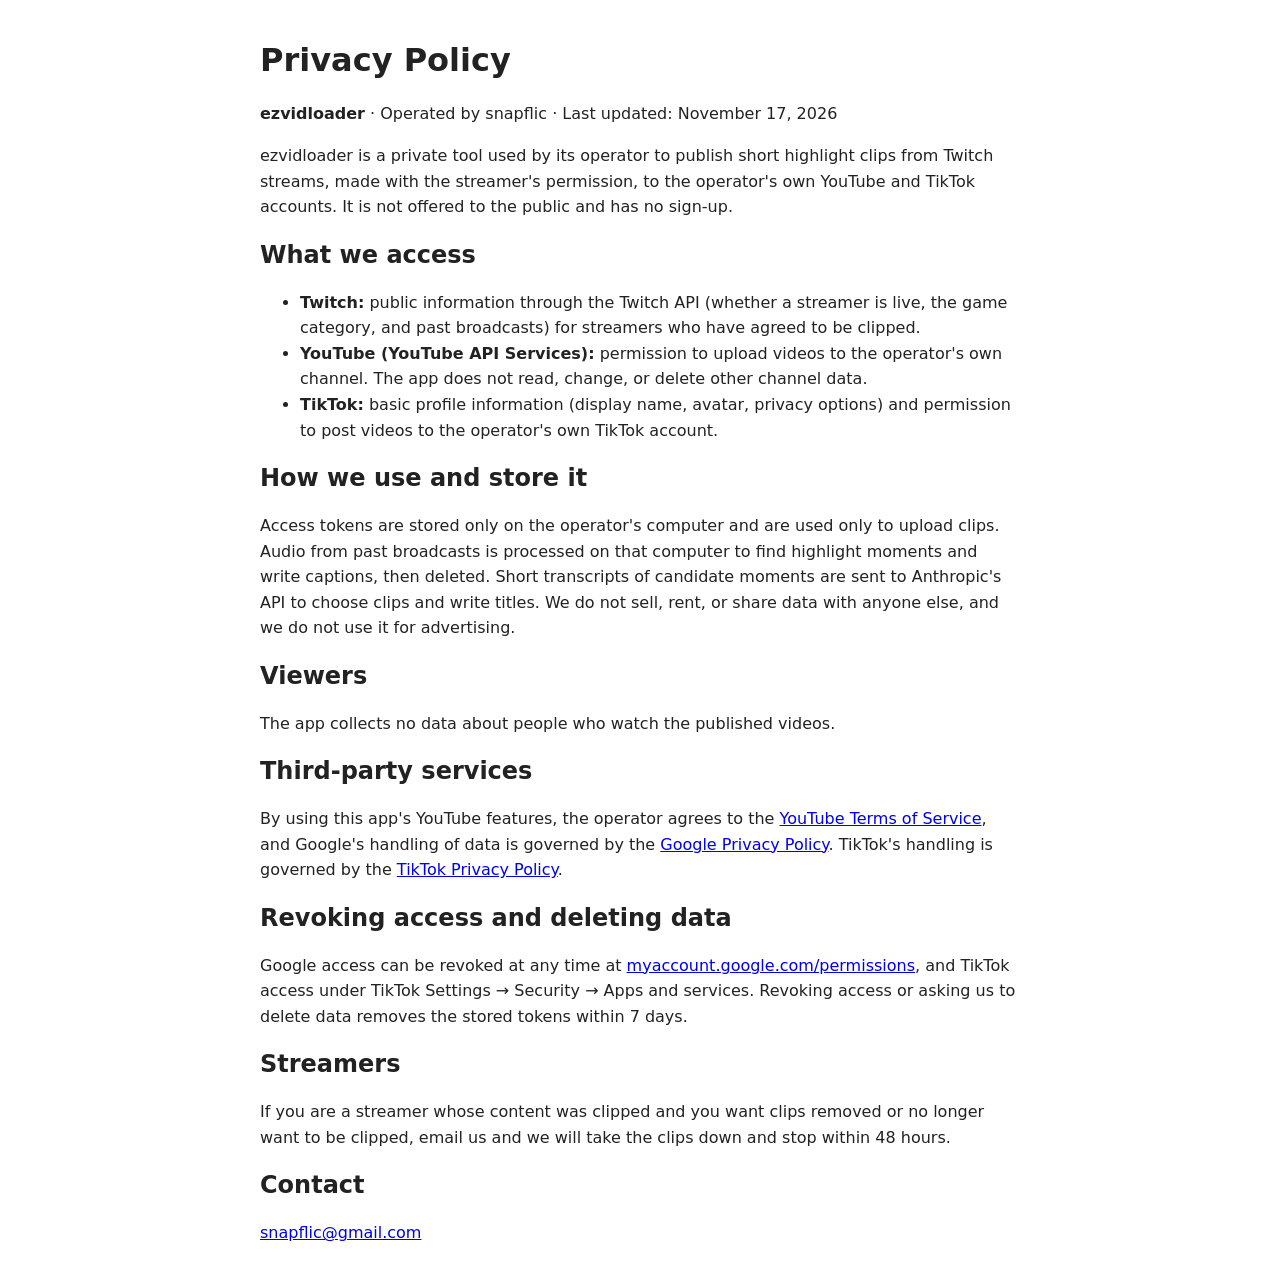
==== privacy.html @ 114a5c93 "ezvidloader terms and privacy pages Co-Authored-By: Claude Opus 5.5 <noreply@anthropic.com>" ====
<!DOCTYPE html>
<html lang="en">
<head>
<meta charset="utf-8">
<meta name="viewport" content="width=device-width, initial-scale=1">
<title>Privacy Policy – ezvidloader</title>
<style>body{font-family:system-ui,sans-serif;max-width:760px;margin:40px auto;padding:0 20px;line-height:1.6;color:#222}h1,h2{line-height:1.25}</style>
</head>
<body>
<h1>Privacy Policy</h1>
<p><strong>ezvidloader</strong> · Operated by snapflic · Last updated: November 17, 2026</p>

<p>ezvidloader is a private tool used by its operator to publish short highlight clips from Twitch
streams, made with the streamer's permission, to the operator's own YouTube and TikTok accounts. It is
not offered to the public and has no sign-up.</p>

<h2>What we access</h2>
<ul>
  <li><strong>Twitch:</strong> public information through the Twitch API (whether a streamer is live, the
  game category, and past broadcasts) for streamers who have agreed to be clipped.</li>
  <li><strong>YouTube (YouTube API Services):</strong> permission to upload videos to the operator's own
  channel. The app does not read, change, or delete other channel data.</li>
  <li><strong>TikTok:</strong> basic profile information (display name, avatar, privacy options) and
  permission to post videos to the operator's own TikTok account.</li>
</ul>

<h2>How we use and store it</h2>
<p>Access tokens are stored only on the operator's computer and are used only to upload clips. Audio from
past broadcasts is processed on that computer to find highlight moments and write captions, then deleted.
Short transcripts of candidate moments are sent to Anthropic's API to choose clips and write titles.
We do not sell, rent, or share data with anyone else, and we do not use it for advertising.</p>

<h2>Viewers</h2>
<p>The app collects no data about people who watch the published videos.</p>

<h2>Third-party services</h2>
<p>By using this app's YouTube features, the operator agrees to the
<a href="https://www.youtube.com/t/terms">YouTube Terms of Service</a>, and Google's handling of data is
governed by the <a href="https://policies.google.com/privacy">Google Privacy Policy</a>. TikTok's handling
is governed by the <a href="https://www.tiktok.com/legal/privacy-policy">TikTok Privacy Policy</a>.</p>

<h2>Revoking access and deleting data</h2>
<p>Google access can be revoked at any time at
<a href="https://myaccount.google.com/permissions">myaccount.google.com/permissions</a>, and TikTok access
under TikTok Settings → Security → Apps and services. Revoking access or asking us to delete data
removes the stored tokens within 7 days.</p>

<h2>Streamers</h2>
<p>If you are a streamer whose content was clipped and you want clips removed or no longer want to be
clipped, email us and we will take the clips down and stop within 48 hours.</p>

<h2>Contact</h2>
<p><a href="mailto:snapflic@gmail.com">snapflic@gmail.com</a></p>
</body>
</html>
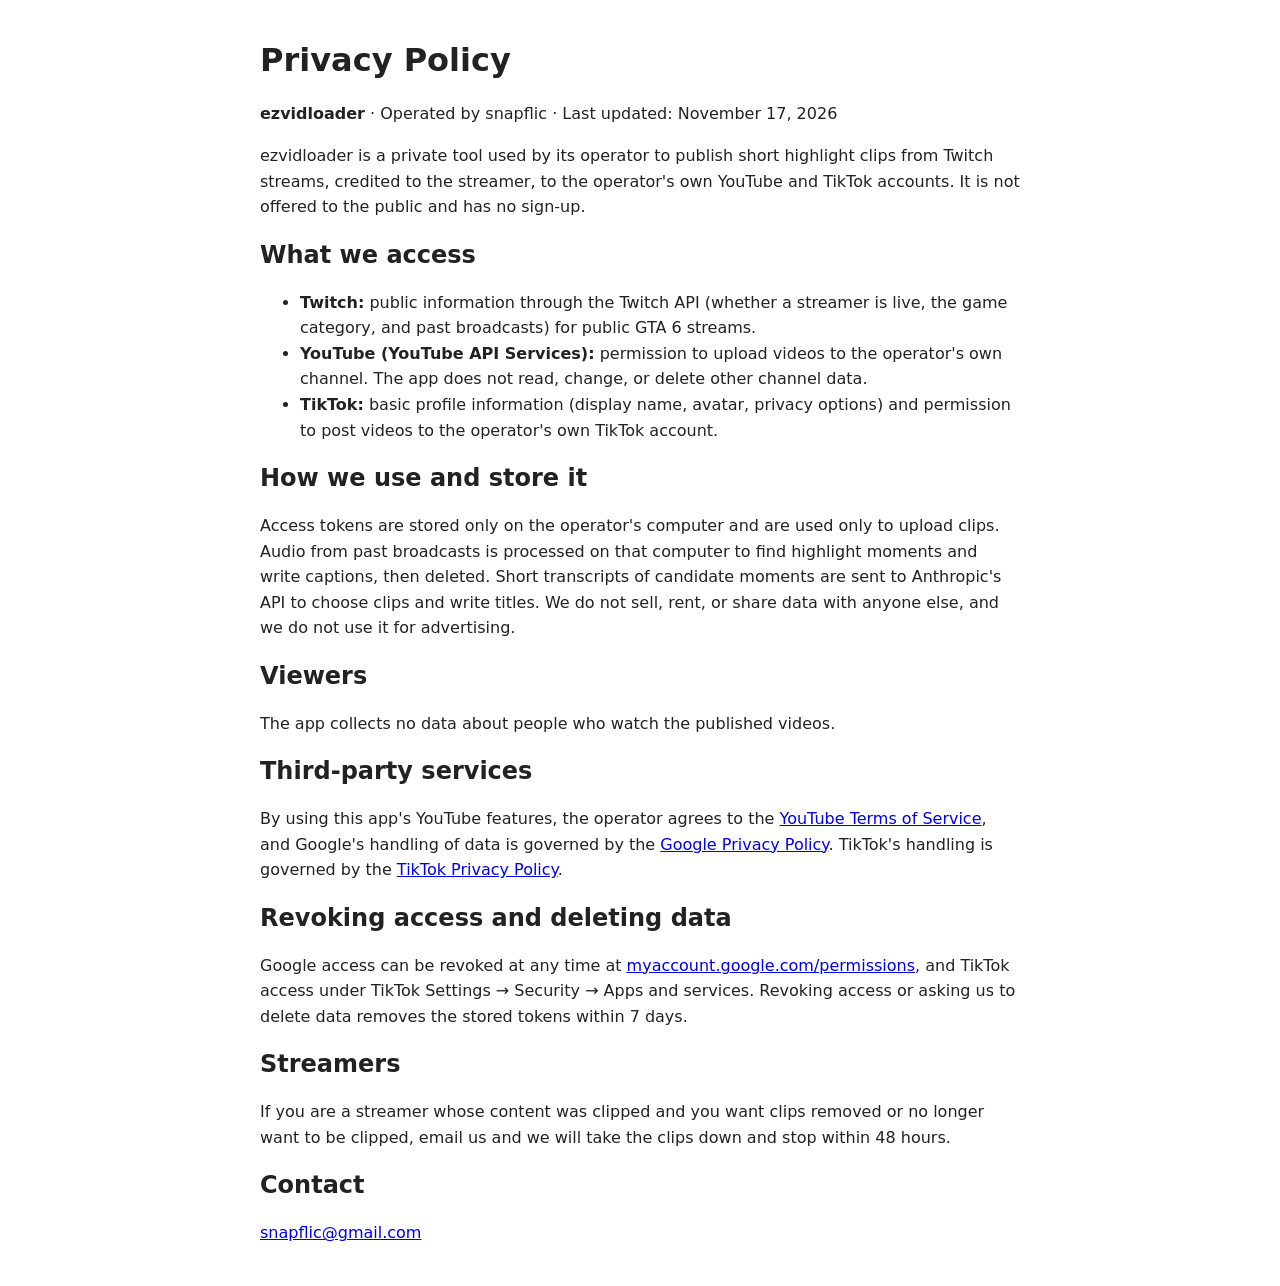
==== commit 93612a0e: "Describe credited clips from public GTA 6 streams and the opt-out process Co-Authored-By: Claude Opu" ====
--- a/privacy.html
+++ b/privacy.html
@@ -11,13 +11,13 @@
 <p><strong>ezvidloader</strong> · Operated by snapflic · Last updated: November 17, 2026</p>
 
 <p>ezvidloader is a private tool used by its operator to publish short highlight clips from Twitch
-streams, made with the streamer's permission, to the operator's own YouTube and TikTok accounts. It is
+streams, credited to the streamer, to the operator's own YouTube and TikTok accounts. It is
 not offered to the public and has no sign-up.</p>
 
 <h2>What we access</h2>
 <ul>
   <li><strong>Twitch:</strong> public information through the Twitch API (whether a streamer is live, the
-  game category, and past broadcasts) for streamers who have agreed to be clipped.</li>
+  game category, and past broadcasts) for public GTA 6 streams.</li>
   <li><strong>YouTube (YouTube API Services):</strong> permission to upload videos to the operator's own
   channel. The app does not read, change, or delete other channel data.</li>
   <li><strong>TikTok:</strong> basic profile information (display name, avatar, privacy options) and
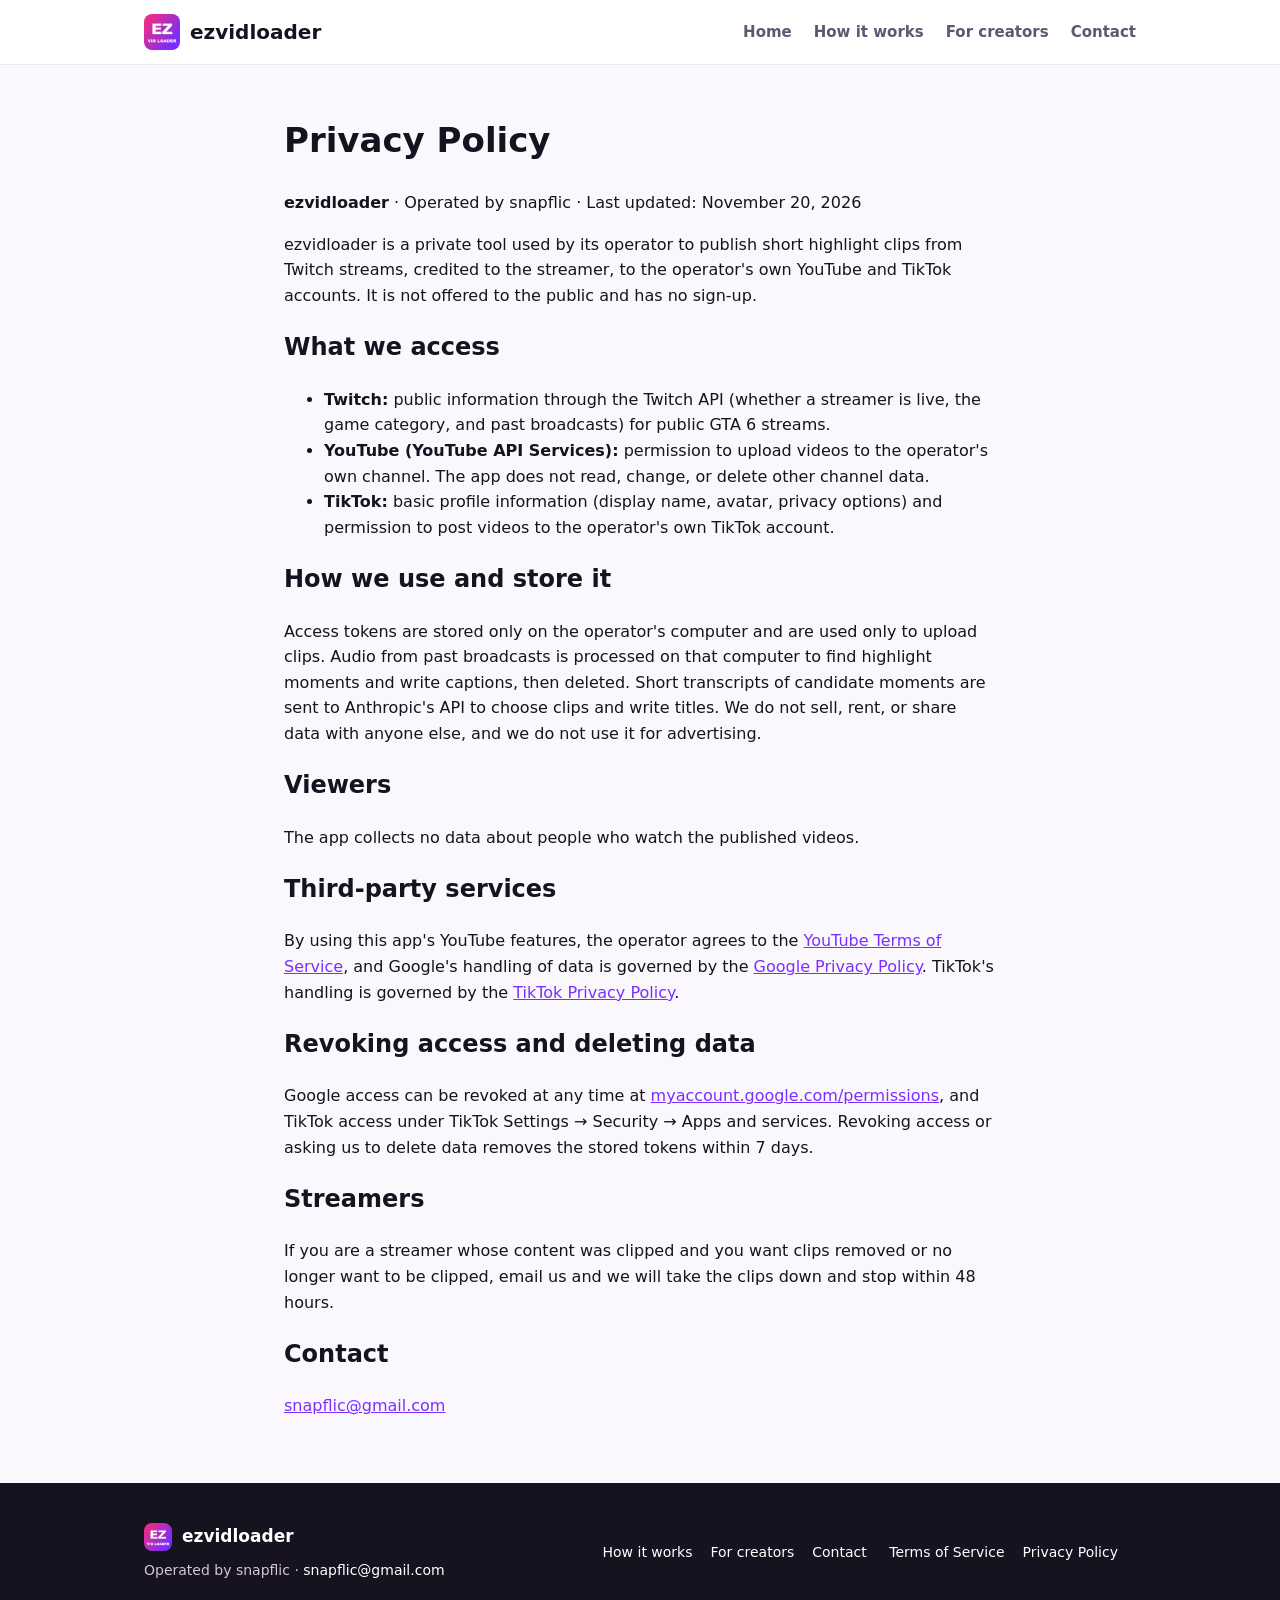
==== commit 5f5849e7: "Full website: home, how it works, creators, contact; app icon as favicon on every page Co-Authored-B" ====
--- a/privacy.html
+++ b/privacy.html
@@ -4,11 +4,21 @@
 <meta charset="utf-8">
 <meta name="viewport" content="width=device-width, initial-scale=1">
 <title>Privacy Policy – ezvidloader</title>
-<style>body{font-family:system-ui,sans-serif;max-width:760px;margin:40px auto;padding:0 20px;line-height:1.6;color:#222}h1,h2{line-height:1.25}</style>
+<meta name="description" content="Credited GTA 6 highlight clips from Twitch, as YouTube Shorts and TikToks.">
+<link rel="icon" href="favicon.ico" sizes="48x48">
+<link rel="icon" type="image/png" sizes="32x32" href="icon-32.png">
+<link rel="apple-touch-icon" href="icon-180.png">
+<meta property="og:image" content="https://gwallace47.github.io/ezvidloader/icon-512.png">
+<link rel="stylesheet" href="style.css">
 </head>
 <body>
+<header class="top"><div class="wrap">
+<a class="brand" href="index.html"><img src="icon-180.png" alt="ezvidloader icon">ezvidloader</a>
+<nav><a href="index.html">Home</a><a href="how-it-works.html">How it works</a><a href="creators.html">For creators</a><a href="contact.html">Contact</a></nav>
+</div></header>
+<div class="doc wrap">
 <h1>Privacy Policy</h1>
-<p><strong>ezvidloader</strong> · Operated by snapflic · Last updated: November 17, 2026</p>
+<p><strong>ezvidloader</strong> · Operated by snapflic · Last updated: November 20, 2026</p>
 
 <p>ezvidloader is a private tool used by its operator to publish short highlight clips from Twitch
 streams, credited to the streamer, to the operator's own YouTube and TikTok accounts. It is
@@ -51,5 +61,13 @@
 
 <h2>Contact</h2>
 <p><a href="mailto:snapflic@gmail.com">snapflic@gmail.com</a></p>
+</div>
+
+<footer><div class="wrap">
+<div><a class="brand" href="index.html"><img src="icon-180.png" alt="" style="width:28px;height:28px">ezvidloader</a>
+<div style="margin-top:8px">Operated by snapflic · <a href="mailto:snapflic@gmail.com" style="margin:0">snapflic@gmail.com</a></div></div>
+<div><a href="how-it-works.html">How it works</a><a href="creators.html">For creators</a><a href="contact.html">Contact</a>
+<a href="terms.html">Terms of Service</a><a href="privacy.html">Privacy Policy</a></div>
+</div></footer>
 </body>
 </html>
--- a/style.css
+++ b/style.css
@@ -0,0 +1,50 @@
+:root{--pink:#ff2d78;--purple:#7b2fff;--ink:#16121f;--muted:#5f5872;--bg:#faf8fd;--card:#fff;--line:#ebe6f3}
+*{box-sizing:border-box}
+body{margin:0;font-family:system-ui,-apple-system,"Segoe UI",Roboto,sans-serif;color:var(--ink);background:var(--bg);line-height:1.6}
+a{color:var(--purple)}
+.wrap{max-width:1040px;margin:0 auto;padding:0 24px}
+header.top{background:#fff;border-bottom:1px solid var(--line);position:sticky;top:0;z-index:5}
+header.top .wrap{display:flex;align-items:center;justify-content:space-between;height:64px}
+.brand{display:flex;align-items:center;gap:10px;font-weight:800;font-size:20px;color:var(--ink);text-decoration:none}
+.brand img{width:36px;height:36px;border-radius:8px}
+nav a{margin-left:22px;color:var(--muted);text-decoration:none;font-weight:600;font-size:15px}
+nav a:hover,nav a.on{color:var(--ink)}
+.hero{background:linear-gradient(135deg,var(--pink),var(--purple));color:#fff;padding:80px 0 88px}
+.hero .wrap{display:grid;grid-template-columns:1.4fr 1fr;gap:48px;align-items:center}
+.hero h1{font-size:46px;line-height:1.1;margin:0 0 18px}
+.hero p{font-size:19px;opacity:.95;margin:0 0 28px}
+.hero img{width:100%;max-width:320px;border-radius:44px;box-shadow:0 24px 60px rgba(0,0,0,.25);justify-self:center}
+.btn{display:inline-block;background:#fff;color:var(--ink);padding:12px 22px;border-radius:999px;font-weight:700;text-decoration:none;margin-right:10px}
+.btn.ghost{background:transparent;color:#fff;border:2px solid rgba(255,255,255,.7)}
+section{padding:64px 0}
+section h2{font-size:32px;margin:0 0 10px}
+.lead{color:var(--muted);font-size:18px;max-width:700px;margin:0 0 36px}
+.grid{display:grid;grid-template-columns:repeat(3,1fr);gap:20px}
+.card{background:var(--card);border:1px solid var(--line);border-radius:16px;padding:24px}
+.card h3{margin:6px 0 8px;font-size:19px}
+.card p{margin:0;color:var(--muted)}
+.num{display:inline-flex;width:34px;height:34px;border-radius:50%;align-items:center;justify-content:center;
+  background:linear-gradient(135deg,var(--pink),var(--purple));color:#fff;font-weight:800}
+.alt{background:#fff;border-top:1px solid var(--line);border-bottom:1px solid var(--line)}
+.split{display:grid;grid-template-columns:1fr 1fr;gap:40px;align-items:start}
+.phone{background:var(--ink);border-radius:28px;padding:14px;max-width:270px;margin:0 auto}
+.screen{aspect-ratio:9/16;border-radius:18px;background:linear-gradient(160deg,#2a1f45,#120d1d);position:relative;overflow:hidden;color:#fff;
+  display:flex;flex-direction:column;justify-content:space-between;padding:22px 14px;text-align:center}
+.screen .credit{font-size:12px;opacity:.85}
+.screen .hook{font-weight:900;font-size:17px;text-transform:uppercase}
+.screen .game{flex:1;margin:16px 0;border-radius:10px;background:linear-gradient(135deg,#ff7a59,#ff2d78 45%,#7b2fff);opacity:.9;
+  display:flex;align-items:center;justify-content:center;font-weight:700;font-size:13px}
+.screen .cap{font-weight:900;font-size:18px}
+.screen .cap b{color:#ffe14d}
+ul.check{list-style:none;padding:0;margin:0}
+ul.check li{padding:8px 0 8px 30px;position:relative}
+ul.check li:before{content:"✓";position:absolute;left:0;color:var(--pink);font-weight:900}
+details{background:#fff;border:1px solid var(--line);border-radius:12px;padding:16px 20px;margin-bottom:12px}
+summary{font-weight:700;cursor:pointer}
+.doc{max-width:760px;padding:48px 24px}
+.doc h1{font-size:34px;margin-top:0}
+footer{background:var(--ink);color:#cfc8de;padding:40px 0;font-size:14px}
+footer .wrap{display:flex;justify-content:space-between;gap:24px;flex-wrap:wrap;align-items:center}
+footer a{color:#fff;margin-right:18px;text-decoration:none}
+footer .brand{color:#fff;font-size:17px}
+@media (max-width:820px){.hero .wrap,.split{grid-template-columns:1fr}.grid{grid-template-columns:1fr}.hero h1{font-size:34px}nav a{margin-left:12px;font-size:14px}}
